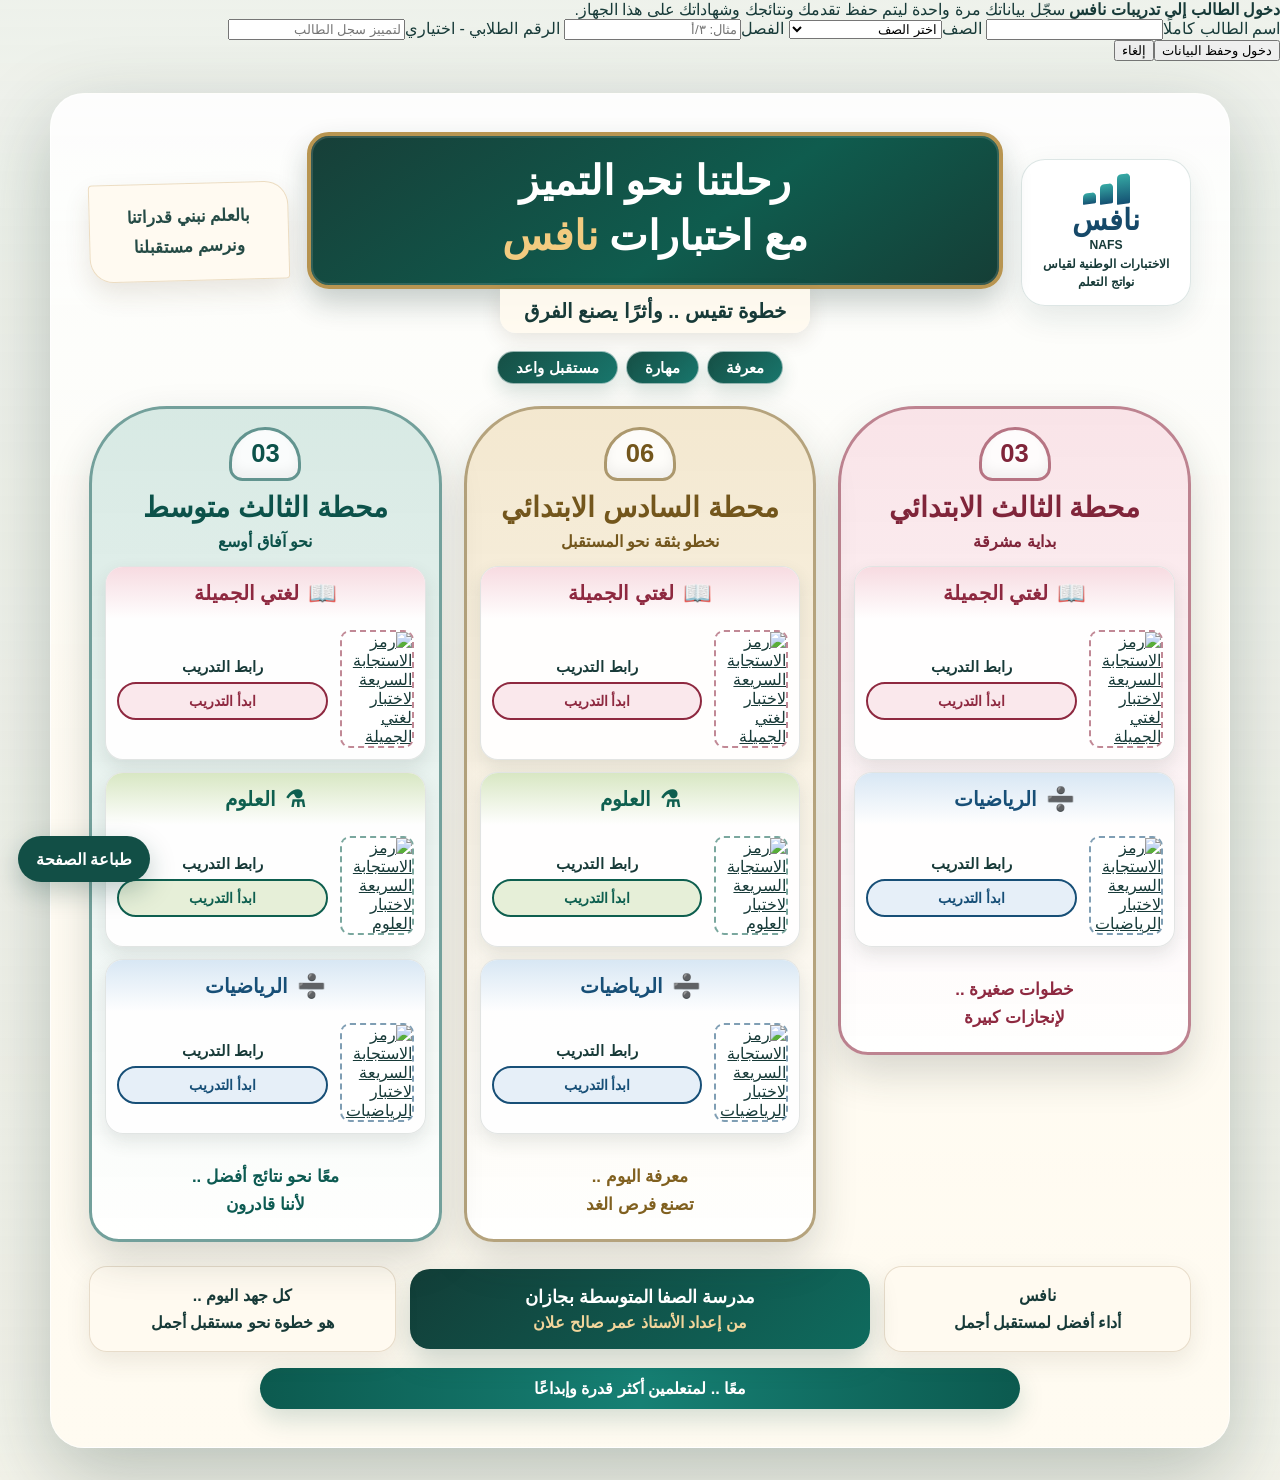
==== index.html @ f4b6d81d "إضافة الواجهة الرئيسية لمنصة NAFIS" ====
<!doctype html>
<html lang="ar" dir="rtl">
<head>
  <meta charset="utf-8">
  <meta name="viewport" content="width=device-width, initial-scale=1, viewport-fit=cover">
  <meta name="theme-color" content="#124f46">
  <meta name="description" content="رحلتنا نحو التميز مع اختبارات نافس - مدرسة الصفا المتوسطة بجازان">
  <title>رحلتنا نحو التميز مع اختبارات نافس</title>
  <link rel="icon" type="image/svg+xml" href="data:image/svg+xml,%3Csvg xmlns='http://www.w3.org/2000/svg' viewBox='0 0 64 64'%3E%3Crect rx='14' width='64' height='64' fill='%23154f46'/%3E%3Cpath d='M14 16h15c5 0 8 3 8 8v26c-2-3-5-5-10-5H14zM50 16H35c-5 0-8 3-8 8v26c2-3 5-5 10-5h13z' fill='%23f4d59a'/%3E%3Cpath d='M9 53h46' stroke='white' stroke-width='3' stroke-linecap='round'/%3E%3C/svg%3E">
  <link rel="stylesheet" href="assets/student.css">
  <style>
    :root {
      --green: #124f46;
      --green-2: #0d6d60;
      --gold: #c9a35a;
      --cream: #fffaf0;
      --ink: #173a38;
      --rose: #8e2940;
      --blue: #154f78;
      --shadow: 0 18px 42px rgba(33, 48, 42, .18);
    }

    * { box-sizing: border-box; }

    html { scroll-behavior: smooth; background: #e8f0ed; }

    body {
      margin: 0;
      min-width: 320px;
      color: var(--ink);
      font-family: "Tajawal", "Alyamama", "Geeza Pro", Tahoma, Arial, sans-serif;
      background:
        linear-gradient(rgba(247, 244, 233, .40), rgba(247, 244, 233, .72)),
        url("assets/nafes-journey-bg.png") center top / cover fixed no-repeat;
    }

    a { color: inherit; }

    .page-shell {
      min-height: 100vh;
      padding: clamp(14px, 2.5vw, 34px);
    }

    .poster {
      width: min(1180px, 100%);
      min-height: calc(100vh - 40px);
      margin: 0 auto;
      padding: clamp(18px, 3vw, 38px);
      overflow: hidden;
      border: 1px solid rgba(255, 255, 255, .72);
      border-radius: 34px;
      background:
        linear-gradient(180deg, rgba(255,255,255,.86), rgba(255,250,240,.92)),
        url("assets/nafes-journey-bg.png") center 18% / cover no-repeat;
      box-shadow: 0 26px 80px rgba(30, 58, 49, .28);
      position: relative;
      isolation: isolate;
    }

    .poster::before {
      content: "";
      position: absolute;
      inset: 0;
      z-index: -1;
      background: linear-gradient(180deg, rgba(255,255,255,.08) 0 22%, rgba(255,251,241,.62) 42%, rgba(255,251,241,.94) 100%);
    }

    .topline {
      display: grid;
      grid-template-columns: 170px 1fr 200px;
      gap: 18px;
      align-items: center;
      margin-bottom: 18px;
    }

    .nafs-mark {
      display: grid;
      place-items: center;
      gap: 2px;
      min-height: 122px;
      padding: 14px;
      border: 1px solid rgba(18,79,70,.14);
      border-radius: 24px;
      background: rgba(255,255,255,.88);
      box-shadow: 0 12px 30px rgba(22,62,57,.10);
      text-align: center;
    }

    .nafs-mark .bars {
      display: flex;
      align-items: end;
      gap: 4px;
      height: 30px;
      direction: ltr;
    }

    .nafs-mark .bars i {
      display: block;
      width: 13px;
      border-radius: 4px 4px 1px 1px;
      background: linear-gradient(180deg, #36a9a4, #145072);
      transform: skewY(-8deg);
    }

    .nafs-mark .bars i:nth-child(1) { height: 11px; }
    .nafs-mark .bars i:nth-child(2) { height: 20px; }
    .nafs-mark .bars i:nth-child(3) { height: 30px; }
    .nafs-mark strong { font-size: 1.8rem; line-height: 1; color: #164969; }
    .nafs-mark small { font-size: .76rem; line-height: 1.5; font-weight: 700; }

    .title-board {
      text-align: center;
    }

    .title-board h1 {
      margin: 0;
      padding: 18px 26px 20px;
      border: 4px solid #b89551;
      border-radius: 22px;
      color: white;
      background: linear-gradient(145deg, #173f38, #0f5c4e 58%, #153e36);
      box-shadow: inset 0 0 0 2px rgba(255,255,255,.13), 0 14px 28px rgba(24,52,44,.24);
      font-size: clamp(1.65rem, 3.2vw, 3rem);
      line-height: 1.35;
      text-wrap: balance;
    }

    .title-board h1 em {
      color: #f2cb80;
      font-style: normal;
      white-space: nowrap;
    }

    .title-board p {
      display: inline-block;
      margin: 0;
      padding: 10px 24px;
      border-radius: 0 0 16px 16px;
      background: rgba(255,250,240,.94);
      box-shadow: 0 7px 20px rgba(78,61,29,.12);
      font-size: clamp(.96rem, 1.6vw, 1.25rem);
      font-weight: 800;
    }

    .vision-note {
      padding: 18px 14px;
      border: 1px solid rgba(185,144,74,.28);
      border-radius: 4px 24px 4px 24px;
      background: rgba(255,250,240,.92);
      box-shadow: 0 12px 26px rgba(81,56,22,.12);
      color: #254b46;
      font-size: 1.05rem;
      font-weight: 800;
      line-height: 1.8;
      text-align: center;
      transform: rotate(-1.5deg);
    }

    .journey-tags {
      display: flex;
      justify-content: center;
      flex-wrap: wrap;
      gap: 8px;
      margin: 12px 0 22px;
    }

    .journey-tags span {
      padding: 7px 18px;
      border: 1px solid rgba(255,255,255,.55);
      border-radius: 999px;
      color: white;
      background: linear-gradient(135deg, #164f45, #18766c);
      box-shadow: 0 8px 18px rgba(20,74,65,.16);
      font-size: .91rem;
      font-weight: 800;
    }

    .stations {
      display: grid;
      grid-template-columns: repeat(3, minmax(0, 1fr));
      gap: clamp(12px, 1.7vw, 22px);
      align-items: start;
    }

    .station {
      --accent: #8e2940;
      --accent-soft: #f7d9df;
      min-width: 0;
      overflow: hidden;
      border: 3px solid color-mix(in srgb, var(--accent), white 42%);
      border-radius: 78px 78px 30px 30px;
      background: linear-gradient(180deg, color-mix(in srgb, var(--accent-soft), white 28%), rgba(255,255,255,.92));
      box-shadow: var(--shadow);
    }

    .station--gold { --accent: #80601f; --accent-soft: #efdfbd; }
    .station--teal { --accent: #0d5b52; --accent-soft: #c8e1d9; }

    .station-head {
      position: relative;
      padding: 20px 16px 15px;
      color: color-mix(in srgb, var(--accent), black 10%);
      text-align: center;
    }

    .station-no {
      display: grid;
      place-items: center;
      width: 72px;
      height: 54px;
      margin: -2px auto 8px;
      border: 3px solid color-mix(in srgb, var(--accent), white 35%);
      border-radius: 40px 40px 15px 15px;
      background: rgba(255,255,255,.88);
      box-shadow: inset 0 -7px 12px rgba(0,0,0,.05);
      font-size: 1.6rem;
      font-weight: 900;
      direction: ltr;
    }

    .station-head h2 { margin: 0; font-size: clamp(1.25rem, 2.2vw, 1.75rem); line-height: 1.35; }
    .station-head p { margin: 6px 0 0; font-weight: 800; }

    .tests {
      display: grid;
      gap: 12px;
      padding: 0 13px 14px;
    }

    .test-card {
      --subject: #8e2940;
      --subject-soft: #f7dbe1;
      overflow: hidden;
      border: 1px solid rgba(31,54,51,.13);
      border-radius: 18px;
      background: rgba(255,255,255,.95);
      box-shadow: 0 8px 18px rgba(50,63,58,.12);
    }

    .test-card.science { --subject: #0e5f4f; --subject-soft: #d8e7c3; }
    .test-card.math { --subject: #174f77; --subject-soft: #d8e7f4; }

    .subject-name {
      display: flex;
      align-items: center;
      justify-content: center;
      gap: 9px;
      min-height: 52px;
      padding: 8px 12px;
      color: var(--subject);
      background: linear-gradient(180deg, var(--subject-soft), rgba(255,255,255,.32));
      font-size: 1.22rem;
      font-weight: 900;
    }

    .subject-name .icon { font-size: 1.45rem; line-height: 1; }

    .test-action {
      display: grid;
      grid-template-columns: 74px minmax(0, 1fr);
      gap: 12px;
      align-items: center;
      padding: 11px;
    }

    .qr-link {
      display: block;
      border: 2px dashed color-mix(in srgb, var(--subject), white 45%);
      border-radius: 10px;
      background: white;
      transition: transform .2s ease;
    }

    .qr-link:hover { transform: scale(1.04); }
    .qr-link img { display: block; width: 100%; height: auto; border-radius: 7px; }

    .test-link {
      min-width: 0;
      text-align: center;
    }

    .test-link span { display: block; margin-bottom: 7px; font-size: .92rem; font-weight: 800; }

    .test-link a {
      display: inline-flex;
      align-items: center;
      justify-content: center;
      width: 100%;
      min-height: 38px;
      padding: 7px 10px;
      border: 2px solid var(--subject);
      border-radius: 999px;
      color: var(--subject);
      background: color-mix(in srgb, var(--subject-soft), white 35%);
      font-size: .88rem;
      font-weight: 900;
      text-decoration: none;
      transition: background .2s ease, color .2s ease, transform .2s ease;
    }

    .test-link a:hover,
    .test-link a:focus-visible {
      color: white;
      background: var(--subject);
      transform: translateY(-1px);
      outline: none;
    }

    .station-quote {
      min-height: 82px;
      display: grid;
      place-items: center;
      padding: 15px 22px 20px;
      color: var(--accent);
      font-size: 1.05rem;
      font-weight: 900;
      line-height: 1.65;
      text-align: center;
    }

    .closing {
      display: grid;
      grid-template-columns: 1fr 1.5fr 1fr;
      gap: 14px;
      align-items: center;
      margin-top: 24px;
    }

    .closing-card {
      padding: 15px;
      border: 1px solid rgba(122,87,32,.18);
      border-radius: 18px;
      background: rgba(255,250,240,.92);
      box-shadow: 0 9px 24px rgba(65,57,43,.10);
      font-weight: 800;
      line-height: 1.7;
      text-align: center;
    }

    .school-credit {
      padding: 17px 20px;
      border-radius: 20px;
      color: white;
      background: linear-gradient(135deg, #123e38, #0f6b5e);
      box-shadow: 0 12px 28px rgba(20,71,62,.22);
      text-align: center;
    }

    .school-credit strong { display: block; font-size: 1.12rem; }
    .school-credit span { display: block; margin-top: 5px; color: #f1d59b; font-weight: 800; }

    .ribbon {
      margin: 16px auto 0;
      width: min(760px, 92%);
      padding: 11px 20px;
      border-radius: 999px;
      color: #fff;
      background: linear-gradient(90deg, #0c5a4f, #168074, #0c5a4f);
      box-shadow: 0 10px 26px rgba(13,82,71,.18);
      font-size: 1.02rem;
      font-weight: 900;
      text-align: center;
    }

    .print-button {
      position: fixed;
      inset: auto auto 18px 18px;
      z-index: 10;
      min-height: 46px;
      padding: 10px 18px;
      border: 0;
      border-radius: 999px;
      color: #fff;
      background: #124f46;
      box-shadow: 0 10px 26px rgba(16,67,58,.26);
      font: inherit;
      font-weight: 800;
      cursor: pointer;
    }

    .print-button:hover,
    .print-button:focus-visible { background: #0b6b5c; outline: 3px solid rgba(13,109,96,.22); }

    @media (max-width: 900px) {
      body { background-attachment: scroll; }
      .topline { grid-template-columns: 120px 1fr; }
      .vision-note { grid-column: 1 / -1; transform: none; }
      .stations { grid-template-columns: 1fr; }
      .station { border-radius: 52px 52px 25px 25px; }
      .tests { grid-template-columns: repeat(3, minmax(0, 1fr)); }
      .test-action { grid-template-columns: 62px 1fr; }
      .closing { grid-template-columns: 1fr; }
      .school-credit { grid-row: 1; }
    }

    @media (max-width: 700px) {
      .page-shell { padding: 0; }
      .poster { min-height: 100vh; padding: 16px 12px 84px; border-radius: 0; }
      .topline { grid-template-columns: 1fr; }
      .nafs-mark { min-height: 90px; grid-template-columns: auto auto auto; justify-content: center; gap: 12px; }
      .title-board h1 { padding: 15px; font-size: 1.65rem; }
      .tests { grid-template-columns: 1fr; }
      .test-action { grid-template-columns: 82px 1fr; }
      .station-quote { min-height: auto; }
      .print-button { inset: auto 14px 14px 14px; width: calc(100% - 28px); }
    }

    @media (prefers-reduced-motion: no-preference) {
      .station { animation: rise .65s ease both; }
      .station:nth-child(2) { animation-delay: .08s; }
      .station:nth-child(3) { animation-delay: .16s; }
      @keyframes rise { from { opacity: 0; transform: translateY(16px); } to { opacity: 1; transform: translateY(0); } }
    }

    @media print {
      @page { size: A4 portrait; margin: 0; }
      html, body { width: 210mm; min-height: 297mm; background: white; }
      body { -webkit-print-color-adjust: exact; print-color-adjust: exact; }
      .page-shell { padding: 0; }
      .poster {
        width: 210mm;
        min-height: 297mm;
        padding: 7mm;
        border: 0;
        border-radius: 0;
        box-shadow: none;
      }
      .topline { grid-template-columns: 31mm 1fr 38mm; gap: 3mm; margin-bottom: 2mm; }
      .nafs-mark { min-height: 25mm; padding: 2mm; border-radius: 4mm; }
      .nafs-mark strong { font-size: 15pt; }
      .nafs-mark small { font-size: 6.5pt; }
      .vision-note { padding: 3mm 2mm; font-size: 8pt; line-height: 1.5; }
      .title-board h1 { padding: 3mm; border-width: 1mm; border-radius: 4mm; font-size: 18pt; }
      .title-board p { padding: 2mm 5mm; font-size: 8pt; }
      .journey-tags { margin: 2mm 0 4mm; gap: 1.5mm; }
      .journey-tags span { padding: 1.5mm 4mm; font-size: 7pt; }
      .stations { gap: 3mm; }
      .station { border-width: .7mm; border-radius: 12mm 12mm 5mm 5mm; box-shadow: 0 2mm 5mm rgba(33,48,42,.16); }
      .station-head { padding: 3mm 2mm 2mm; }
      .station-no { width: 14mm; height: 10mm; margin-bottom: 1mm; border-width: .7mm; font-size: 12pt; }
      .station-head h2 { font-size: 11pt; }
      .station-head p { margin-top: 1mm; font-size: 6.7pt; }
      .tests { gap: 2mm; padding: 0 2mm 2mm; }
      .test-card { border-radius: 3mm; box-shadow: 0 1mm 3mm rgba(50,63,58,.11); }
      .subject-name { min-height: 9mm; padding: 1mm 2mm; font-size: 9pt; }
      .subject-name .icon { font-size: 11pt; }
      .test-action { grid-template-columns: 14mm 1fr; gap: 2mm; padding: 2mm; }
      .test-link span { margin-bottom: 1mm; font-size: 6.5pt; }
      .test-link a { min-height: 7mm; padding: 1mm 2mm; border-width: .5mm; font-size: 6.5pt; }
      .station-quote { min-height: 16mm; padding: 2mm 3mm 3mm; font-size: 7.5pt; line-height: 1.4; }
      .closing { gap: 2mm; margin-top: 4mm; }
      .closing-card, .school-credit { padding: 2.5mm; border-radius: 3mm; font-size: 7pt; line-height: 1.45; }
      .school-credit strong { font-size: 8pt; }
      .school-credit span { margin-top: 1mm; font-size: 7pt; }
      .ribbon { margin-top: 2mm; padding: 2mm; font-size: 7.5pt; }
      .print-button { display: none !important; }
    }
  </style>
</head>
<body>
  <div class="student-gate" id="studentGate" role="dialog" aria-modal="true" aria-labelledby="studentGateTitle">
    <div class="student-gate__card">
      <div class="student-gate__head">
        <strong id="studentGateTitle">دخول الطالب إلى تدريبات نافس</strong>
        <span>سجّل بياناتك مرة واحدة ليتم حفظ تقدمك ونتائجك وشهاداتك على هذا الجهاز.</span>
      </div>
      <form class="student-form" id="studentForm">
        <label>اسم الطالب كاملًا<input id="studentName" name="studentName" maxlength="60" autocomplete="name" required></label>
        <label>الصف<select id="studentGrade" name="studentGrade" required><option value="">اختر الصف</option><option>الصف الثالث الابتدائي</option><option>الصف السادس الابتدائي</option><option>الصف الثالث المتوسط</option></select></label>
        <label>الفصل<input id="studentClass" name="studentClass" maxlength="20" placeholder="مثال: ٣/أ"></label>
        <label>الرقم الطلابي - اختياري<input id="studentNumber" name="studentNumber" inputmode="numeric" maxlength="20" placeholder="لتمييز سجل الطالب"></label>
        <div class="student-form__actions"><button type="submit">دخول وحفظ البيانات</button><button class="secondary" type="button" id="closeStudentGate">إلغاء</button></div>
      </form>
    </div>
  </div>

  <main class="page-shell">
    <section class="poster" aria-labelledby="page-title">
      <header class="topline">
        <div class="nafs-mark" aria-label="نافس - الاختبارات الوطنية لقياس نواتج التعلم">
          <span class="bars" aria-hidden="true"><i></i><i></i><i></i></span>
          <strong>نافس</strong>
          <small>NAFS<br>الاختبارات الوطنية لقياس نواتج التعلم</small>
        </div>

        <div class="title-board">
          <h1 id="page-title">رحلتنا نحو التميز<br>مع اختبارات <em>نافس</em></h1>
          <p>خطوة تقيس .. وأثرًا يصنع الفرق</p>
        </div>

        <div class="vision-note">بالعلم نبني قدراتنا<br>ونرسم مستقبلنا</div>
      </header>

      <div class="journey-tags" aria-label="محاور الرحلة">
        <span>معرفة</span><span>مهارة</span><span>مستقبل واعد</span>
      </div>

      <section class="student-dashboard" id="studentDashboard" aria-label="متابعة تقدم الطالب" hidden>
        <div class="student-dashboard__top">
          <div class="student-dashboard__identity">
            <div class="student-dashboard__avatar" id="studentAvatar">ط</div>
            <div><strong id="studentGreeting">مرحبًا</strong><span id="studentMeta"></span></div>
          </div>
          <button class="student-dashboard__edit" id="editStudentProfile" type="button">تعديل بيانات الطالب</button>
        </div>
        <div class="student-stats">
          <div class="student-stat"><b id="completedCount">0/8</b><span>تدريبات مكتملة</span></div>
          <div class="student-stat"><b id="bestScore">0%</b><span>أفضل نتيجة</span></div>
          <div class="student-stat"><b id="attemptsCount">0</b><span>إجمالي المحاولات</span></div>
          <div class="student-stat"><b id="certificateCount">0</b><span>شهادات متاحة</span></div>
        </div>
        <div class="progress-note">تُحفظ النتائج تلقائيًا بعد إنهاء كل تدريب. نتيجة ٦٠٪ فأعلى تمنح شهادة اجتياز، وما دون ذلك يمنح شهادة تحفيز للاستمرار في التدريب.</div>
        <div id="certificateSection" hidden><div class="certificate-list" id="certificateList"></div></div>
      </section>

      <section class="stations" aria-label="محطات اختبارات نافس">
        <article class="station">
          <header class="station-head">
            <div class="station-no">03</div>
            <h2>محطة الثالث الابتدائي</h2>
            <p>بداية مشرقة</p>
          </header>
          <div class="tests">
            <section class="test-card">
              <div class="subject-name"><span class="icon" aria-hidden="true">📖</span> لغتي الجميلة</div>
              <div class="test-action">
                <a class="qr-link" href="tests/grade3-primary-arabic.html" aria-label="فتح اختبار لغتي الجميلة للصف الثالث الابتدائي"><img src="assets/grade3-primary-arabic.png" alt="رمز الاستجابة السريعة لاختبار لغتي الجميلة"></a>
                <div class="test-link"><span>رابط التدريب</span><a href="tests/grade3-primary-arabic.html">ابدأ التدريب</a></div>
              </div>
            </section>
            <section class="test-card math">
              <div class="subject-name"><span class="icon" aria-hidden="true">➗</span> الرياضيات</div>
              <div class="test-action">
                <a class="qr-link" href="tests/grade3-primary-math.html" aria-label="فتح اختبار الرياضيات للصف الثالث الابتدائي"><img src="assets/grade3-primary-math.png" alt="رمز الاستجابة السريعة لاختبار الرياضيات"></a>
                <div class="test-link"><span>رابط التدريب</span><a href="tests/grade3-primary-math.html">ابدأ التدريب</a></div>
              </div>
            </section>
          </div>
          <div class="station-quote">خطوات صغيرة ..<br>لإنجازات كبيرة</div>
        </article>

        <article class="station station--gold">
          <header class="station-head">
            <div class="station-no">06</div>
            <h2>محطة السادس الابتدائي</h2>
            <p>نخطو بثقة نحو المستقبل</p>
          </header>
          <div class="tests">
            <section class="test-card">
              <div class="subject-name"><span class="icon" aria-hidden="true">📖</span> لغتي الجميلة</div>
              <div class="test-action">
                <a class="qr-link" href="tests/grade6-primary-arabic.html" aria-label="فتح اختبار لغتي الجميلة للصف السادس الابتدائي"><img src="assets/grade6-primary-arabic.png" alt="رمز الاستجابة السريعة لاختبار لغتي الجميلة"></a>
                <div class="test-link"><span>رابط التدريب</span><a href="tests/grade6-primary-arabic.html">ابدأ التدريب</a></div>
              </div>
            </section>
            <section class="test-card science">
              <div class="subject-name"><span class="icon" aria-hidden="true">⚗</span> العلوم</div>
              <div class="test-action">
                <a class="qr-link" href="tests/grade6-primary-science.html" aria-label="فتح اختبار العلوم للصف السادس الابتدائي"><img src="assets/grade6-primary-science.png" alt="رمز الاستجابة السريعة لاختبار العلوم"></a>
                <div class="test-link"><span>رابط التدريب</span><a href="tests/grade6-primary-science.html">ابدأ التدريب</a></div>
              </div>
            </section>
            <section class="test-card math">
              <div class="subject-name"><span class="icon" aria-hidden="true">➗</span> الرياضيات</div>
              <div class="test-action">
                <a class="qr-link" href="tests/grade6-primary-math.html" aria-label="فتح اختبار الرياضيات للصف السادس الابتدائي"><img src="assets/grade6-primary-math.png" alt="رمز الاستجابة السريعة لاختبار الرياضيات"></a>
                <div class="test-link"><span>رابط التدريب</span><a href="tests/grade6-primary-math.html">ابدأ التدريب</a></div>
              </div>
            </section>
          </div>
          <div class="station-quote">معرفة اليوم ..<br>تصنع فرص الغد</div>
        </article>

        <article class="station station--teal">
          <header class="station-head">
            <div class="station-no">03</div>
            <h2>محطة الثالث متوسط</h2>
            <p>نحو آفاق أوسع</p>
          </header>
          <div class="tests">
            <section class="test-card">
              <div class="subject-name"><span class="icon" aria-hidden="true">📖</span> لغتي الجميلة</div>
              <div class="test-action">
                <a class="qr-link" href="tests/grade3-middle-arabic.html" aria-label="فتح اختبار لغتي الجميلة للصف الثالث المتوسط"><img src="assets/grade3-middle-arabic.png" alt="رمز الاستجابة السريعة لاختبار لغتي الجميلة"></a>
                <div class="test-link"><span>رابط التدريب</span><a href="tests/grade3-middle-arabic.html">ابدأ التدريب</a></div>
              </div>
            </section>
            <section class="test-card science">
              <div class="subject-name"><span class="icon" aria-hidden="true">⚗</span> العلوم</div>
              <div class="test-action">
                <a class="qr-link" href="tests/grade3-middle-science.html" aria-label="فتح اختبار العلوم للصف الثالث المتوسط"><img src="assets/grade3-middle-science.png" alt="رمز الاستجابة السريعة لاختبار العلوم"></a>
                <div class="test-link"><span>رابط التدريب</span><a href="tests/grade3-middle-science.html">ابدأ التدريب</a></div>
              </div>
            </section>
            <section class="test-card math">
              <div class="subject-name"><span class="icon" aria-hidden="true">➗</span> الرياضيات</div>
              <div class="test-action">
                <a class="qr-link" href="tests/grade3-middle-math.html" aria-label="فتح اختبار الرياضيات للصف الثالث المتوسط"><img src="assets/grade3-middle-math.png" alt="رمز الاستجابة السريعة لاختبار الرياضيات"></a>
                <div class="test-link"><span>رابط التدريب</span><a href="tests/grade3-middle-math.html">ابدأ التدريب</a></div>
              </div>
            </section>
          </div>
          <div class="station-quote">معًا نحو نتائج أفضل ..<br>لأننا قادرون</div>
        </article>
      </section>

      <footer>
        <div class="closing">
          <div class="closing-card">نافس<br><strong>أداء أفضل لمستقبل أجمل</strong></div>
          <div class="school-credit"><strong>مدرسة الصفا المتوسطة بجازان</strong><span>من إعداد الأستاذ عمر صالح علان</span></div>
          <div class="closing-card">كل جهد اليوم ..<br><strong>هو خطوة نحو مستقبل أجمل</strong></div>
        </div>
        <div class="ribbon">معًا .. لمتعلمين أكثر قدرة وإبداعًا</div>
      </footer>
    </section>
  </main>

  <button class="print-button" type="button" onclick="window.print()">طباعة الصفحة</button>
  <script src="assets/portal.js"></script>
</body>
</html>
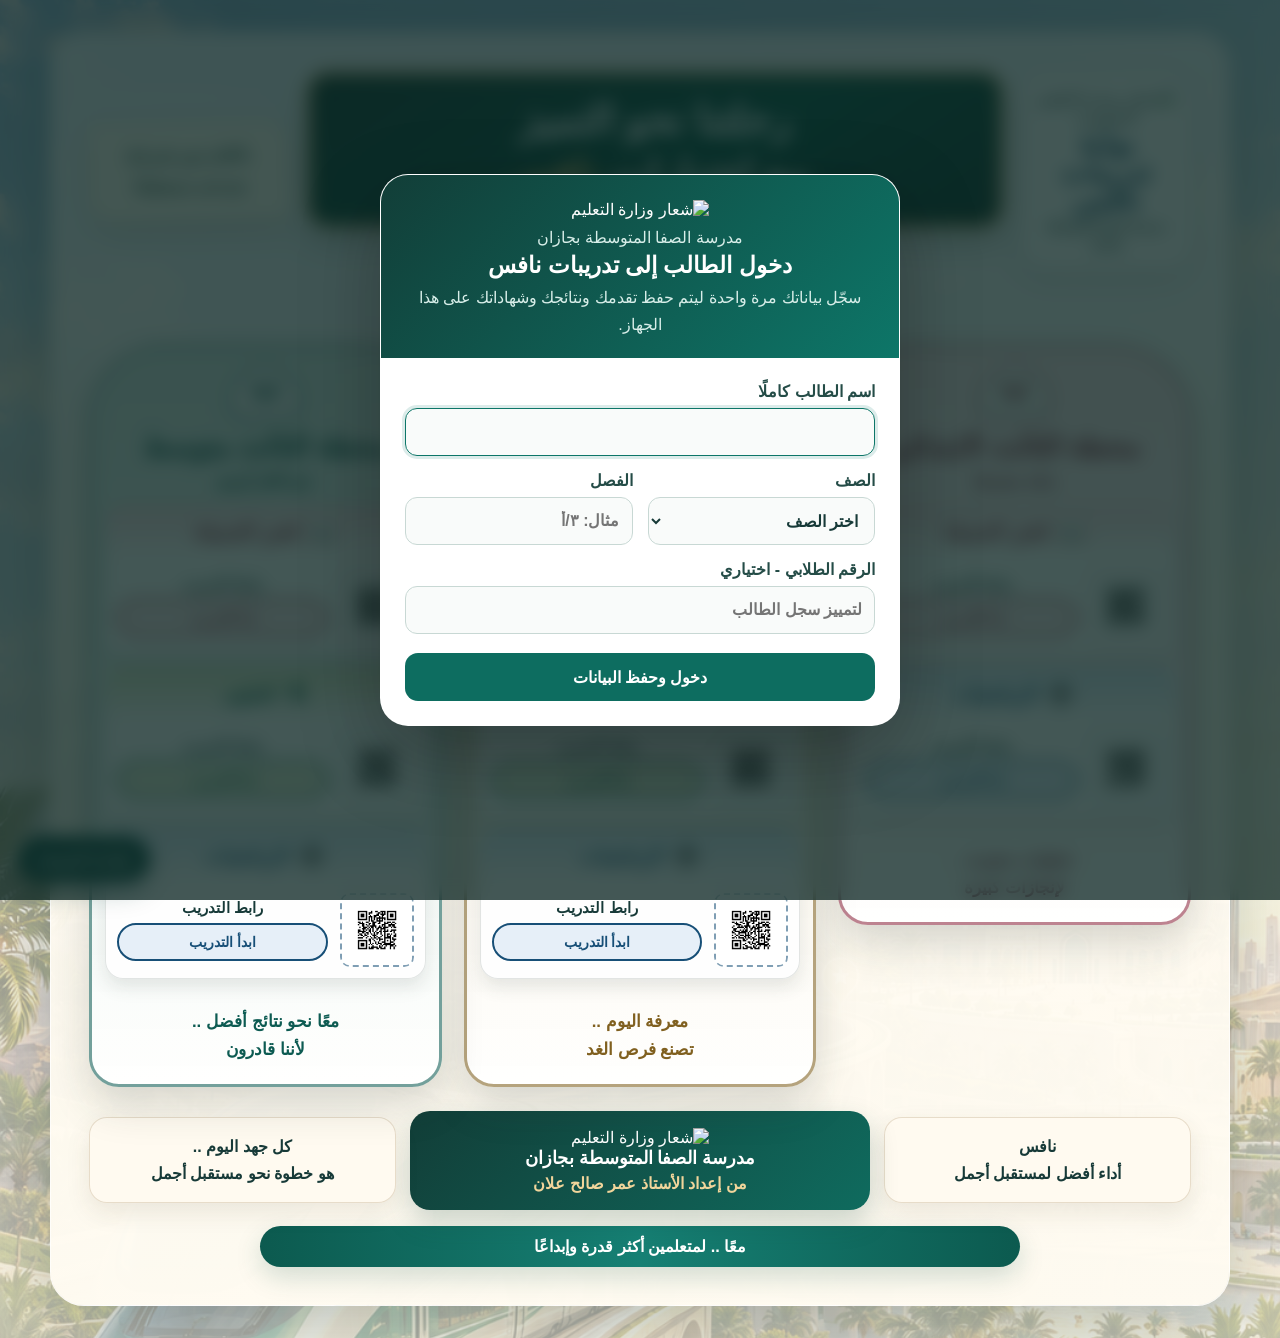
==== commit ad703334: "تطبيق هوية وزارة التعليم على بوابة نافس" ====
--- a/index.html
+++ b/index.html
@@ -3,10 +3,10 @@
 <head>
   <meta charset="utf-8">
   <meta name="viewport" content="width=device-width, initial-scale=1, viewport-fit=cover">
-  <meta name="theme-color" content="#124f46">
+  <meta name="theme-color" content="#15445a">
   <meta name="description" content="رحلتنا نحو التميز مع اختبارات نافس - مدرسة الصفا المتوسطة بجازان">
   <title>رحلتنا نحو التميز مع اختبارات نافس</title>
-  <link rel="icon" type="image/svg+xml" href="data:image/svg+xml,%3Csvg xmlns='http://www.w3.org/2000/svg' viewBox='0 0 64 64'%3E%3Crect rx='14' width='64' height='64' fill='%23154f46'/%3E%3Cpath d='M14 16h15c5 0 8 3 8 8v26c-2-3-5-5-10-5H14zM50 16H35c-5 0-8 3-8 8v26c2-3 5-5 10-5h13z' fill='%23f4d59a'/%3E%3Cpath d='M9 53h46' stroke='white' stroke-width='3' stroke-linecap='round'/%3E%3C/svg%3E">
+  <link rel="icon" type="image/svg+xml" href="assets/moe-logo.svg">
   <link rel="stylesheet" href="assets/student.css">
   <style>
     :root {
@@ -456,11 +456,13 @@
       .print-button { display: none !important; }
     }
   </style>
+  <link rel="stylesheet" href="assets/moe-theme.css">
 </head>
 <body>
   <div class="student-gate" id="studentGate" role="dialog" aria-modal="true" aria-labelledby="studentGateTitle">
     <div class="student-gate__card">
       <div class="student-gate__head">
+        <div class="student-gate__brand"><img src="assets/moe-logo.svg" alt="شعار وزارة التعليم"><span>مدرسة الصفا المتوسطة بجازان</span></div>
         <strong id="studentGateTitle">دخول الطالب إلى تدريبات نافس</strong>
         <span>سجّل بياناتك مرة واحدة ليتم حفظ تقدمك ونتائجك وشهاداتك على هذا الجهاز.</span>
       </div>
@@ -477,10 +479,10 @@
   <main class="page-shell">
     <section class="poster" aria-labelledby="page-title">
       <header class="topline">
-        <div class="nafs-mark" aria-label="نافس - الاختبارات الوطنية لقياس نواتج التعلم">
-          <span class="bars" aria-hidden="true"><i></i><i></i><i></i></span>
-          <strong>نافس</strong>
-          <small>NAFS<br>الاختبارات الوطنية لقياس نواتج التعلم</small>
+        <div class="nafs-mark" aria-label="وزارة التعليم - بوابة تدريبات نافس">
+          <img src="assets/moe-logo.svg" alt="شعار وزارة التعليم السعودية">
+          <strong>بوابة تدريبات نافس</strong>
+          <small>مدرسة الصفا المتوسطة بجازان</small>
         </div>
 
         <div class="title-board">
@@ -607,7 +609,7 @@
       <footer>
         <div class="closing">
           <div class="closing-card">نافس<br><strong>أداء أفضل لمستقبل أجمل</strong></div>
-          <div class="school-credit"><strong>مدرسة الصفا المتوسطة بجازان</strong><span>من إعداد الأستاذ عمر صالح علان</span></div>
+          <div class="school-credit"><img src="assets/moe-logo.svg" alt="شعار وزارة التعليم"><div><strong>مدرسة الصفا المتوسطة بجازان</strong><span>من إعداد الأستاذ عمر صالح علان</span></div></div>
           <div class="closing-card">كل جهد اليوم ..<br><strong>هو خطوة نحو مستقبل أجمل</strong></div>
         </div>
         <div class="ribbon">معًا .. لمتعلمين أكثر قدرة وإبداعًا</div>
--- a/assets/student.css
+++ b/assets/student.css
@@ -0,0 +1,193 @@
+.student-gate {
+  position: fixed;
+  inset: 0;
+  z-index: 1000;
+  display: none;
+  place-items: center;
+  padding: 18px;
+  background: rgba(8, 35, 32, .76);
+  backdrop-filter: blur(9px);
+}
+
+.student-gate.open { display: grid; }
+
+.student-gate__card {
+  width: min(520px, 100%);
+  overflow: hidden;
+  border: 1px solid rgba(255, 255, 255, .65);
+  border-radius: 28px;
+  background: #fff;
+  box-shadow: 0 28px 80px rgba(0, 0, 0, .28);
+}
+
+.student-gate__head {
+  padding: 25px 25px 20px;
+  color: #fff;
+  background: linear-gradient(135deg, #123e38, #0d7668);
+  text-align: center;
+}
+
+.student-gate__head strong { display: block; font-size: 1.45rem; }
+.student-gate__head span { display: block; margin-top: 6px; color: #d8eee9; line-height: 1.65; }
+
+.student-form {
+  display: grid;
+  grid-template-columns: 1fr 1fr;
+  gap: 15px;
+  padding: 24px;
+}
+
+.student-form label { display: grid; gap: 7px; color: #244c47; font-weight: 800; }
+.student-form label:first-child { grid-column: 1 / -1; }
+.student-form label:last-of-type { grid-column: 1 / -1; }
+
+.student-form input,
+.student-form select {
+  width: 100%;
+  min-height: 48px;
+  padding: 9px 12px;
+  border: 1px solid #c8d8d4;
+  border-radius: 12px;
+  color: #173a38;
+  background: #f9fbfa;
+  font: inherit;
+  font-weight: 700;
+}
+
+.student-form input:focus,
+.student-form select:focus { border-color: #0d7668; outline: 3px solid rgba(13, 118, 104, .14); }
+
+.student-form__actions {
+  grid-column: 1 / -1;
+  display: flex;
+  gap: 10px;
+  margin-top: 4px;
+}
+
+.student-form__actions button {
+  min-height: 48px;
+  flex: 1;
+  border: 0;
+  border-radius: 13px;
+  background: #0d6d60;
+  color: white;
+  font: inherit;
+  font-weight: 900;
+  cursor: pointer;
+}
+
+.student-form__actions button.secondary { background: #edf4f2; color: #28514b; }
+
+.student-dashboard {
+  margin: 0 0 22px;
+  padding: 18px;
+  border: 1px solid rgba(18, 79, 70, .16);
+  border-radius: 24px;
+  background: rgba(255, 255, 255, .91);
+  box-shadow: 0 13px 34px rgba(18, 64, 56, .13);
+}
+
+.student-dashboard__top {
+  display: flex;
+  align-items: center;
+  justify-content: space-between;
+  gap: 14px;
+  margin-bottom: 14px;
+}
+
+.student-dashboard__identity { display: flex; align-items: center; gap: 12px; min-width: 0; }
+.student-dashboard__avatar {
+  display: grid;
+  place-items: center;
+  width: 50px;
+  height: 50px;
+  flex: 0 0 50px;
+  border-radius: 16px;
+  color: #fff;
+  background: linear-gradient(135deg, #0d6d60, #1d8b7c);
+  font-size: 1.2rem;
+  font-weight: 900;
+}
+.student-dashboard__identity strong { display: block; overflow: hidden; text-overflow: ellipsis; white-space: nowrap; font-size: 1.1rem; }
+.student-dashboard__identity span { display: block; margin-top: 3px; color: #627a76; font-size: .86rem; font-weight: 700; }
+
+.student-dashboard__edit {
+  min-height: 39px;
+  padding: 7px 13px;
+  border: 1px solid #bed1cc;
+  border-radius: 999px;
+  color: #28514b;
+  background: #edf4f2;
+  font: inherit;
+  font-size: .86rem;
+  font-weight: 800;
+  cursor: pointer;
+}
+
+.student-stats { display: grid; grid-template-columns: repeat(4, 1fr); gap: 9px; }
+.student-stat { padding: 12px 8px; border-radius: 15px; background: #f3f8f6; text-align: center; }
+.student-stat b { display: block; color: #0d6d60; font-size: 1.28rem; }
+.student-stat span { display: block; margin-top: 3px; color: #637b77; font-size: .76rem; font-weight: 800; }
+
+.progress-note {
+  margin-top: 12px;
+  padding: 10px 12px;
+  border-radius: 12px;
+  color: #516c67;
+  background: #fbf6e9;
+  font-size: .82rem;
+  font-weight: 700;
+  line-height: 1.6;
+}
+
+.test-progress {
+  display: flex;
+  justify-content: space-between;
+  gap: 8px;
+  padding: 0 11px 10px;
+  color: #647a76;
+  font-size: .74rem;
+  font-weight: 800;
+}
+
+.test-progress strong { color: #0d6d60; }
+.test-progress .not-started { color: #7b8583; }
+.test-progress .in-progress { color: #a16811; }
+.test-progress .passed { color: #0b7b58; }
+
+.certificate-list { display: grid; gap: 9px; margin-top: 13px; }
+.certificate-row {
+  display: flex;
+  align-items: center;
+  justify-content: space-between;
+  gap: 10px;
+  padding: 10px 12px;
+  border: 1px solid #d7e3e0;
+  border-radius: 13px;
+  background: white;
+}
+.certificate-row span { font-size: .83rem; font-weight: 800; }
+.certificate-row a {
+  padding: 6px 11px;
+  border-radius: 999px;
+  color: white;
+  background: #b28332;
+  font-size: .76rem;
+  font-weight: 900;
+  text-decoration: none;
+}
+
+@media (max-width: 700px) {
+  .student-form { grid-template-columns: 1fr; }
+  .student-form label,
+  .student-form label:first-child,
+  .student-form label:last-of-type,
+  .student-form__actions { grid-column: 1; }
+  .student-stats { grid-template-columns: repeat(2, 1fr); }
+  .student-dashboard__top { align-items: flex-start; }
+}
+
+@media print {
+  .student-gate,
+  .student-dashboard { display: none !important; }
+}
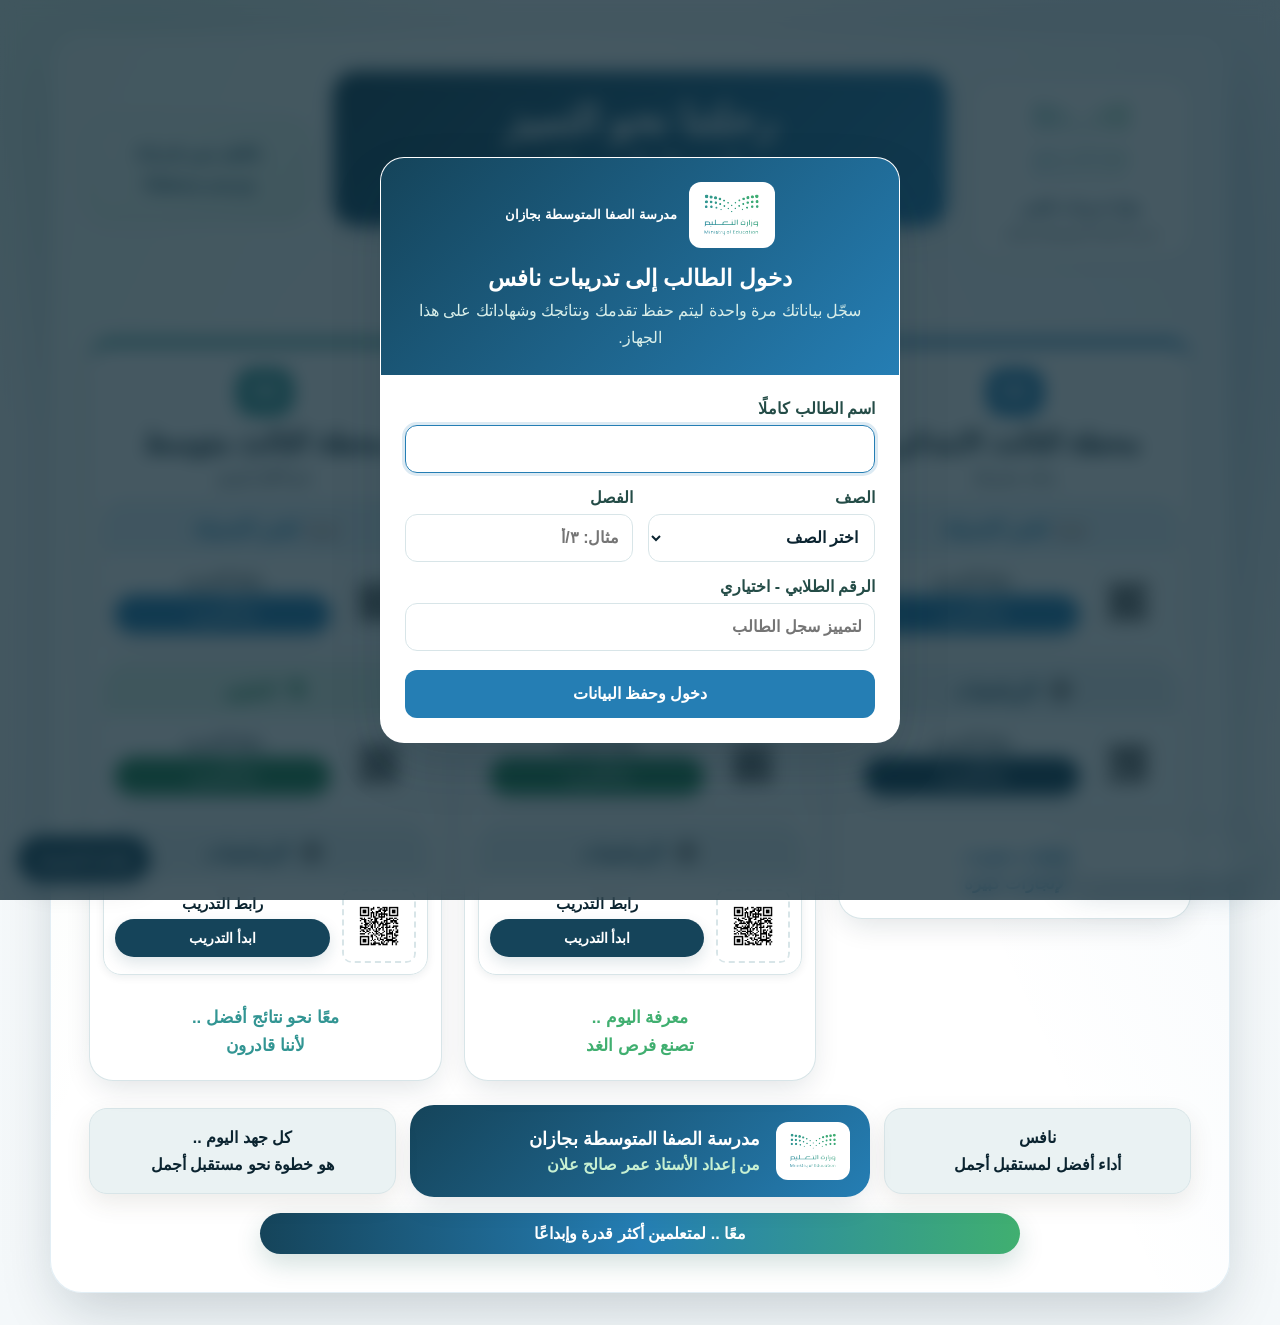
==== commit feaacdc0: "ربط بوابة الطالب ببوابات الإدارة والمعلمين" ====
--- a/index.html
+++ b/index.html
@@ -617,6 +617,7 @@
     </section>
   </main>
 
+  <a class="platform-entry" href="platform.html">بوابات الإدارة والمعلمين</a>
   <button class="print-button" type="button" onclick="window.print()">طباعة الصفحة</button>
   <script src="assets/portal.js"></script>
 </body>
--- a/assets/moe-theme.css
+++ b/assets/moe-theme.css
@@ -0,0 +1,399 @@
+:root {
+  --moe-blue: #257eb4;
+  --moe-blue-deep: #15445a;
+  --moe-teal: #329593;
+  --moe-green: #40af70;
+  --neutral-white: #fff;
+  --neutral-50: #f4f8fa;
+  --neutral-100: #eaf2f3;
+  --neutral-200: #d8e5e8;
+  --neutral-500: #657980;
+  --neutral-800: #17343e;
+  --neutral-900: #0b2430;
+  --color-bg-page: var(--neutral-50);
+  --color-bg-surface: var(--neutral-white);
+  --color-bg-surface-soft: var(--neutral-100);
+  --color-bg-brand: var(--moe-blue);
+  --color-bg-brand-deep: var(--moe-blue-deep);
+  --color-bg-accent: var(--moe-green);
+  --color-text-primary: var(--neutral-900);
+  --color-text-secondary: var(--neutral-500);
+  --color-text-brand: var(--moe-blue-deep);
+  --color-text-inverse: var(--neutral-white);
+  --color-border-default: var(--neutral-200);
+  --color-border-brand: var(--moe-blue);
+  --space-4: 4px;
+  --space-8: 8px;
+  --space-12: 12px;
+  --space-16: 16px;
+  --space-24: 24px;
+  --space-32: 32px;
+  --space-48: 48px;
+  --space-64: 64px;
+  --radius-8: 8px;
+  --radius-12: 12px;
+  --radius-18: 18px;
+  --radius-24: 24px;
+  --radius-32: 32px;
+  --radius-full: 999px;
+  --shadow-sm: 0 2px 8px rgba(11, 36, 48, .08);
+  --shadow-md: 0 10px 30px -6px rgba(11, 36, 48, .14);
+  --shadow-lg: 0 24px 60px -12px rgba(11, 36, 48, .22);
+  --green: var(--moe-blue-deep);
+  --green-2: var(--moe-blue);
+  --gold: var(--moe-green);
+  --cream: var(--neutral-50);
+  --ink: var(--neutral-900);
+  --blue: var(--moe-blue);
+  --shadow: var(--shadow-md);
+}
+
+html { background: var(--color-bg-page); }
+
+body {
+  color: var(--color-text-primary);
+  background:
+    radial-gradient(circle at 10% 5%, rgba(64,175,112,.13), transparent 24rem),
+    radial-gradient(circle at 90% 20%, rgba(37,126,180,.14), transparent 30rem),
+    linear-gradient(180deg, #f8fbfc, var(--color-bg-page));
+}
+
+.poster {
+  border-color: rgba(37,126,180,.13);
+  border-radius: var(--radius-32);
+  background: rgba(255,255,255,.94);
+  box-shadow: var(--shadow-lg);
+}
+
+.poster::before {
+  background:
+    linear-gradient(115deg, rgba(64,175,112,.055), transparent 30%),
+    linear-gradient(245deg, rgba(37,126,180,.07), transparent 38%);
+}
+
+.topline {
+  grid-template-columns: minmax(170px, 220px) 1fr minmax(170px, 220px);
+  gap: var(--space-24);
+}
+
+.nafs-mark {
+  min-height: 146px;
+  gap: var(--space-8);
+  padding: var(--space-16);
+  border-color: var(--color-border-default);
+  border-radius: var(--radius-24);
+  background: var(--color-bg-surface);
+  box-shadow: var(--shadow-sm);
+}
+
+.nafs-mark img {
+  display: block;
+  width: min(126px, 90%);
+  max-height: 92px;
+  object-fit: contain;
+}
+
+.nafs-mark strong {
+  color: var(--color-text-brand);
+  font-size: .94rem;
+  line-height: 1.4;
+}
+
+.nafs-mark small {
+  color: var(--color-text-secondary);
+  font-size: .72rem;
+}
+
+.title-board h1 {
+  padding: 22px 30px;
+  border: 0;
+  border-radius: var(--radius-24);
+  background: linear-gradient(135deg, var(--moe-blue-deep), var(--moe-blue));
+  box-shadow: var(--shadow-md);
+}
+
+.title-board h1 em { color: #b9f1cb; }
+
+.title-board p {
+  margin-top: -2px;
+  color: var(--color-text-brand);
+  background: var(--color-bg-surface);
+  box-shadow: var(--shadow-sm);
+}
+
+.vision-note {
+  border-color: rgba(64,175,112,.32);
+  border-radius: var(--radius-24);
+  color: var(--color-text-brand);
+  background: linear-gradient(145deg, #f7fcf9, #e7f6ec);
+  box-shadow: var(--shadow-sm);
+  transform: none;
+}
+
+.journey-tags span {
+  border: 0;
+  color: var(--color-text-brand);
+  background: var(--color-bg-surface-soft);
+  box-shadow: none;
+}
+
+.journey-tags span:nth-child(2) {
+  color: #176440;
+  background: #e5f6eb;
+}
+
+.student-dashboard {
+  border-color: var(--color-border-default);
+  border-radius: var(--radius-24);
+  background: var(--color-bg-surface);
+  box-shadow: var(--shadow-md);
+}
+
+.student-dashboard__avatar {
+  border-radius: var(--radius-18);
+  background: linear-gradient(135deg, var(--moe-blue-deep), var(--moe-blue));
+}
+
+.student-dashboard__identity span,
+.student-stat span { color: var(--color-text-secondary); }
+
+.student-dashboard__edit {
+  border-color: var(--color-border-default);
+  color: var(--color-text-brand);
+  background: var(--color-bg-surface-soft);
+}
+
+.student-stat {
+  border: 1px solid var(--color-border-default);
+  border-radius: var(--radius-18);
+  background: var(--color-bg-surface-soft);
+}
+
+.student-stat b { color: var(--moe-blue); }
+
+.progress-note {
+  color: var(--color-text-brand);
+  background: linear-gradient(135deg, rgba(37,126,180,.08), rgba(64,175,112,.1));
+}
+
+.station,
+.station--gold,
+.station--teal {
+  --accent: var(--moe-blue);
+  --accent-soft: #e7f2f8;
+  border: 1px solid var(--color-border-default);
+  border-top: 7px solid var(--accent);
+  border-radius: var(--radius-24);
+  background: var(--color-bg-surface);
+  box-shadow: var(--shadow-md);
+}
+
+.station--gold {
+  --accent: var(--moe-green);
+  --accent-soft: #e7f6ec;
+}
+
+.station--teal {
+  --accent: var(--moe-teal);
+  --accent-soft: #e4f2f1;
+}
+
+.station-head {
+  padding-top: var(--space-24);
+  color: var(--color-text-primary);
+}
+
+.station-no {
+  width: 58px;
+  height: 48px;
+  border: 0;
+  border-radius: var(--radius-18);
+  color: white;
+  background: var(--accent);
+  box-shadow: none;
+}
+
+.station-head p { color: var(--color-text-secondary); }
+
+.test-card {
+  border-color: var(--color-border-default);
+  border-radius: var(--radius-18);
+  box-shadow: var(--shadow-sm);
+}
+
+.test-card,
+.test-card.math,
+.test-card.science {
+  --subject: var(--moe-blue);
+  --subject-soft: #e8f3f9;
+}
+
+.test-card.science {
+  --subject: #218452;
+  --subject-soft: #e5f6eb;
+}
+
+.test-card.math {
+  --subject: var(--moe-blue-deep);
+  --subject-soft: #e7eff2;
+}
+
+.subject-name { background: var(--subject-soft); }
+
+.test-link a {
+  border: 0;
+  color: white;
+  background: var(--subject);
+  box-shadow: 0 6px 15px rgba(21,68,90,.14);
+}
+
+.test-link a:hover,
+.test-link a:focus-visible { background: var(--moe-green); }
+
+.qr-link { border-color: var(--color-border-default); }
+.station-quote { color: var(--accent); }
+
+.closing-card {
+  border-color: var(--color-border-default);
+  background: var(--color-bg-surface-soft);
+}
+
+.school-credit {
+  display: grid;
+  grid-template-columns: 74px 1fr;
+  align-items: center;
+  gap: var(--space-16);
+  border-radius: var(--radius-24);
+  background: linear-gradient(135deg, var(--moe-blue-deep), var(--moe-blue));
+  box-shadow: var(--shadow-md);
+  text-align: right;
+}
+
+.school-credit img {
+  width: 74px;
+  height: 58px;
+  padding: 7px;
+  border-radius: var(--radius-12);
+  background: white;
+  object-fit: contain;
+}
+
+.school-credit span { color: #c7f0d2; }
+
+.ribbon {
+  background: linear-gradient(90deg, var(--moe-blue-deep), var(--moe-blue), var(--moe-green));
+}
+
+.print-button {
+  background: var(--moe-blue-deep);
+  box-shadow: var(--shadow-md);
+}
+
+.print-button:hover,
+.print-button:focus-visible { background: var(--moe-blue); }
+
+.student-gate { background: rgba(11,36,48,.76); }
+
+.student-gate__card {
+  border-color: rgba(255,255,255,.5);
+  border-radius: var(--radius-24);
+  box-shadow: var(--shadow-lg);
+}
+
+.student-gate__head {
+  padding: var(--space-24);
+  background: linear-gradient(135deg, var(--moe-blue-deep), var(--moe-blue));
+}
+
+.student-gate__brand {
+  display: flex;
+  align-items: center;
+  justify-content: center;
+  gap: var(--space-12);
+  margin-bottom: var(--space-16);
+}
+
+.student-gate__brand img {
+  width: 86px;
+  height: 66px;
+  padding: 7px;
+  border-radius: var(--radius-12);
+  background: white;
+  object-fit: contain;
+}
+
+.student-gate__brand span {
+  margin: 0;
+  color: white;
+  font-size: .84rem;
+  font-weight: 800;
+  text-align: right;
+}
+
+.student-form input,
+.student-form select {
+  border-color: var(--color-border-default);
+  border-radius: var(--radius-12);
+  color: var(--color-text-primary);
+  background: var(--color-bg-surface);
+}
+
+.student-form input:focus,
+.student-form select:focus {
+  border-color: var(--moe-blue);
+  outline-color: rgba(37,126,180,.16);
+}
+
+.student-form__actions button {
+  border-radius: var(--radius-12);
+  background: var(--moe-blue);
+}
+
+.student-form__actions button.secondary {
+  color: var(--color-text-brand);
+  background: var(--color-bg-surface-soft);
+}
+
+.certificate-row { border-color: var(--color-border-default); }
+.certificate-row a { background: var(--moe-blue); }
+
+.platform-entry {
+  position: fixed;
+  z-index: 60;
+  right: 22px;
+  bottom: 22px;
+  display: inline-flex;
+  align-items: center;
+  justify-content: center;
+  min-height: 48px;
+  padding: 11px 18px;
+  border: 1px solid rgba(255,255,255,.38);
+  border-radius: 999px;
+  color: #fff;
+  background: linear-gradient(135deg, var(--moe-deep-blue), var(--moe-blue));
+  box-shadow: 0 13px 34px rgba(21,68,90,.24);
+  font-weight: 900;
+  text-decoration: none;
+}
+.platform-entry:hover { transform: translateY(-2px); filter: brightness(1.05); }
+@media (max-width:700px) { .platform-entry { right:14px; bottom:72px; left:14px; } }
+@media print { .platform-entry { display:none!important; } }
+
+@media (max-width: 900px) {
+  .station { border-radius: var(--radius-24); }
+  .school-credit { grid-template-columns: 64px 1fr; }
+  .school-credit img { width: 64px; height: 52px; }
+}
+
+@media (max-width: 700px) {
+  .poster { border-radius: 0; }
+  .nafs-mark { min-height: auto; grid-template-columns: 100px 1fr; text-align: right; }
+  .nafs-mark img { grid-row: 1 / 3; width: 96px; }
+  .school-credit { text-align: right; }
+}
+
+@media print {
+  body { background: white; }
+  .poster { background: white; }
+  .station { border-top-width: 2mm; }
+}
